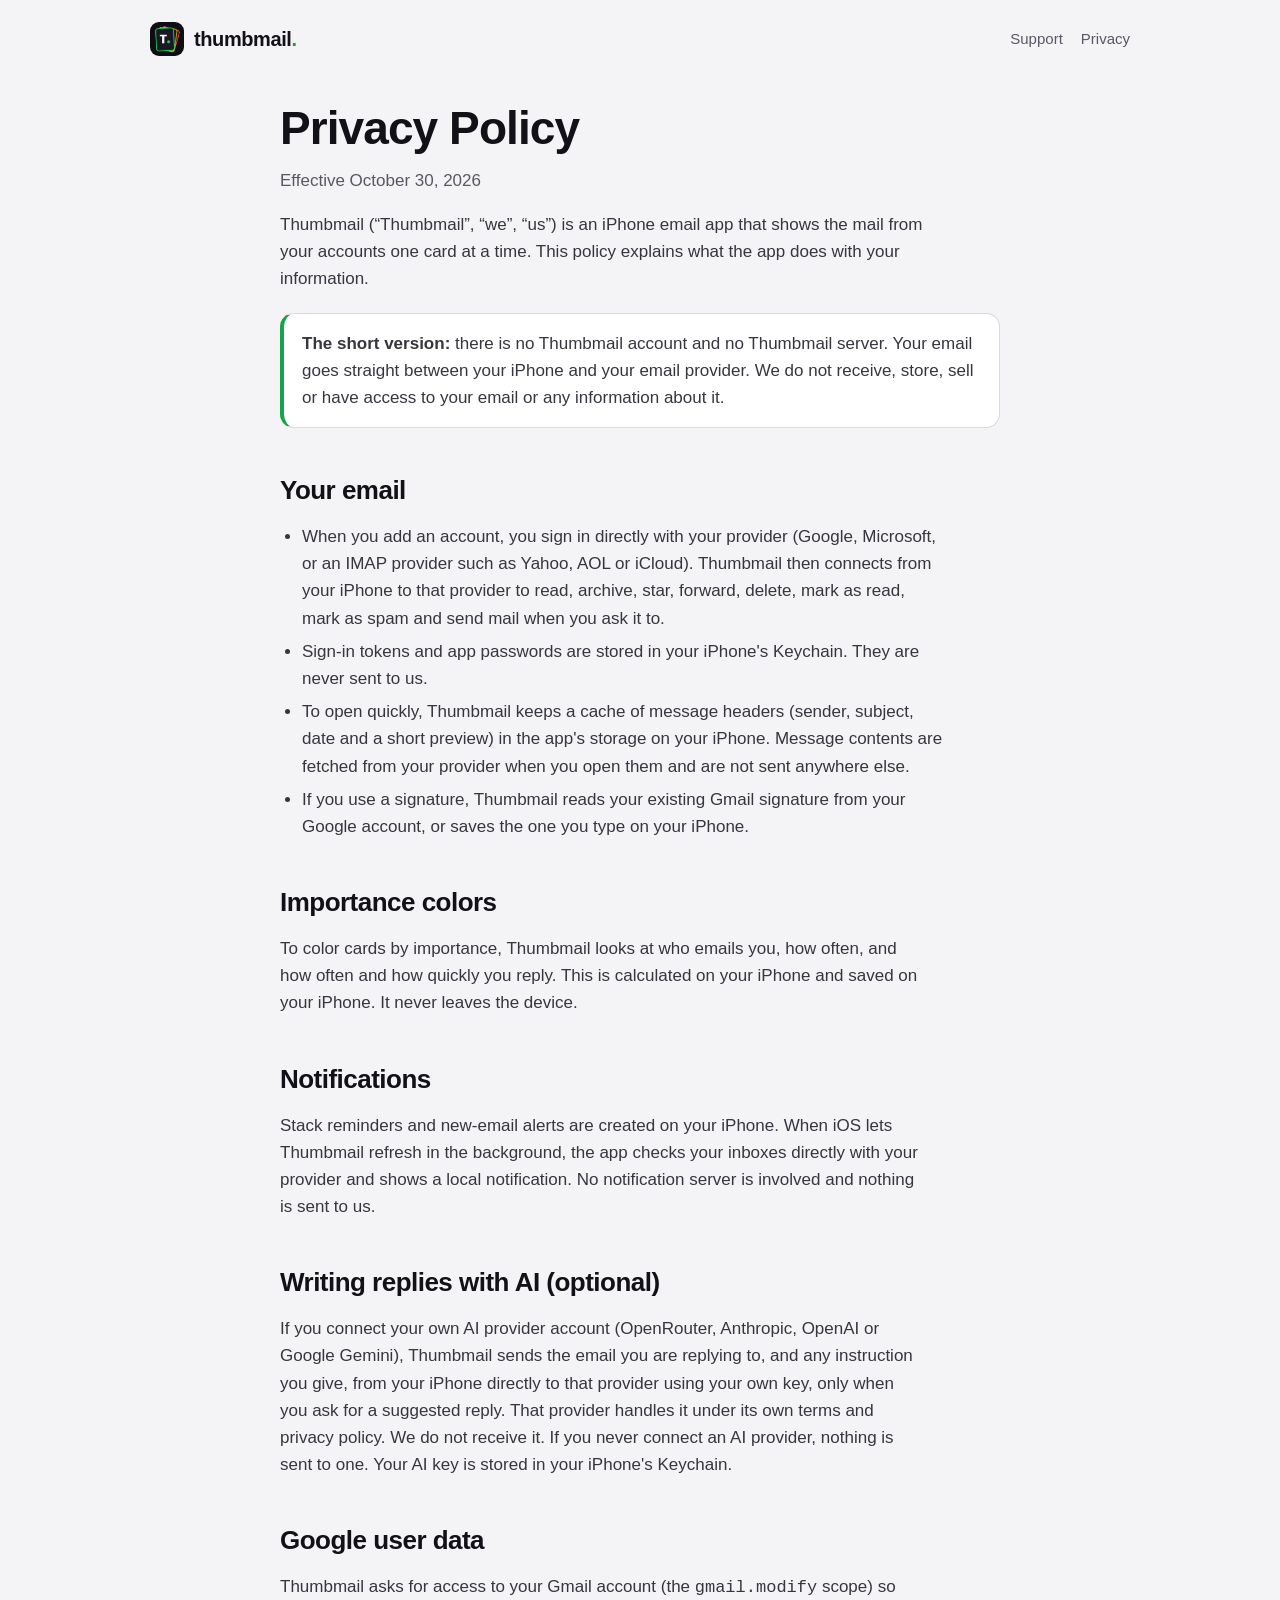
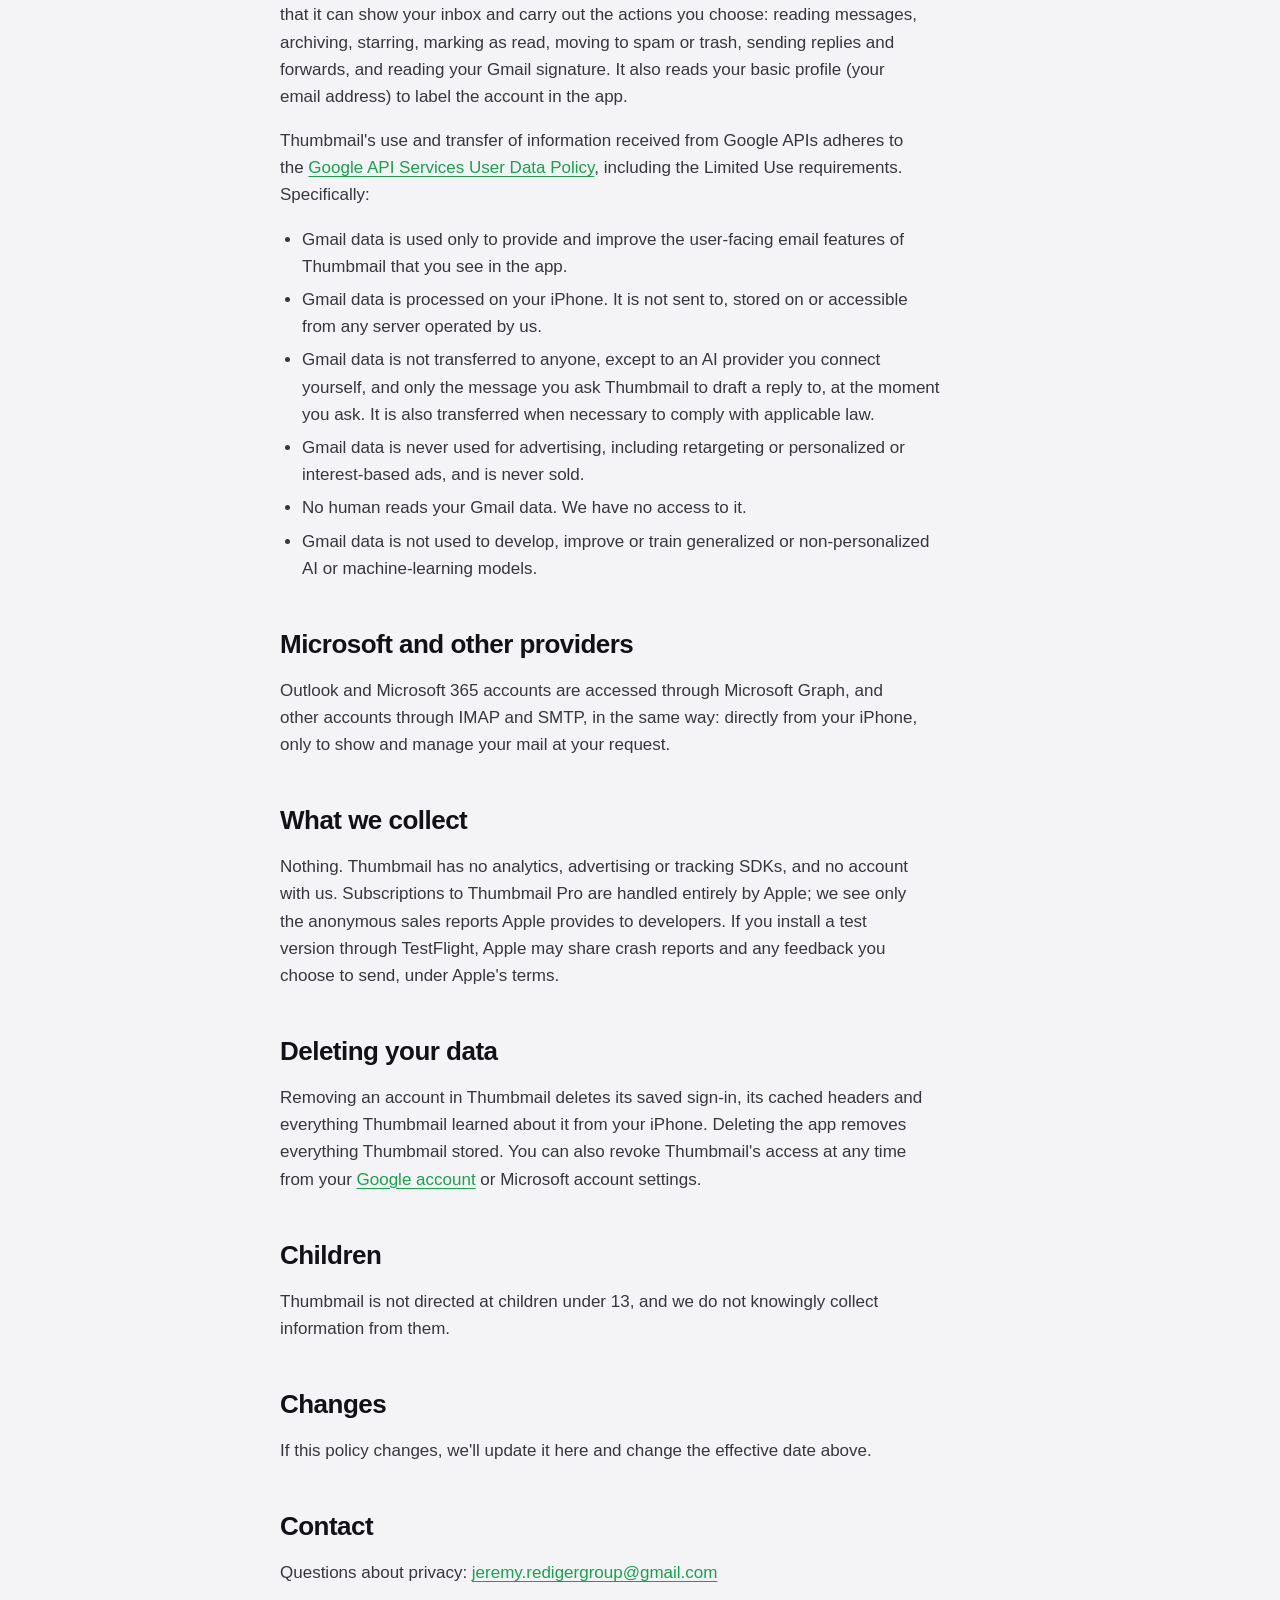
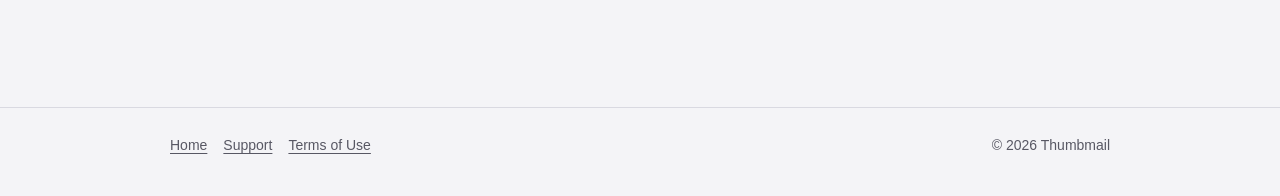
==== privacy.html @ c60aad42 "Thumbmail website Co-Authored-By: Claude Opus 5.5 <noreply@anthropic.com>  Claude-Session: https://c" ====
<!doctype html>
<html lang="en">
<head>
<meta charset="utf-8">
<meta name="viewport" content="width=device-width, initial-scale=1">
<title>Thumbmail Privacy Policy</title>
<meta name="description" content="How Thumbmail handles your email and data. There is no Thumbmail server: your mail stays between your iPhone and your email provider.">
<link rel="icon" href="/favicon.png">
<link rel="apple-touch-icon" href="/apple-touch-icon.png">
<link rel="stylesheet" href="/site.css">
</head>
<body>
<header class="wrap nav">
  <a class="brand" href="/"><img src="/icon.png" alt=""><span>thumbmail<span class="dot">.</span></span></a>
  <nav class="nav-links">
    <a href="/support.html">Support</a>
    <a href="/privacy.html">Privacy</a>
  </nav>
</header>

<main class="wrap doc">
  <h1>Privacy Policy</h1>
  <p class="meta">Effective October 30, 2026</p>

  <p>Thumbmail (“Thumbmail”, “we”, “us”) is an iPhone email app that shows the mail from your accounts one card at a time. This policy explains what the app does with your information.</p>

  <div class="callout"><strong>The short version:</strong> there is no Thumbmail account and no Thumbmail server. Your email goes straight between your iPhone and your email provider. We do not receive, store, sell or have access to your email or any information about it.</div>

  <h2>Your email</h2>
  <ul>
    <li>When you add an account, you sign in directly with your provider (Google, Microsoft, or an IMAP provider such as Yahoo, AOL or iCloud). Thumbmail then connects from your iPhone to that provider to read, archive, star, forward, delete, mark as read, mark as spam and send mail when you ask it to.</li>
    <li>Sign-in tokens and app passwords are stored in your iPhone's Keychain. They are never sent to us.</li>
    <li>To open quickly, Thumbmail keeps a cache of message headers (sender, subject, date and a short preview) in the app's storage on your iPhone. Message contents are fetched from your provider when you open them and are not sent anywhere else.</li>
    <li>If you use a signature, Thumbmail reads your existing Gmail signature from your Google account, or saves the one you type on your iPhone.</li>
  </ul>

  <h2>Importance colors</h2>
  <p>To color cards by importance, Thumbmail looks at who emails you, how often, and how often and how quickly you reply. This is calculated on your iPhone and saved on your iPhone. It never leaves the device.</p>

  <h2>Notifications</h2>
  <p>Stack reminders and new-email alerts are created on your iPhone. When iOS lets Thumbmail refresh in the background, the app checks your inboxes directly with your provider and shows a local notification. No notification server is involved and nothing is sent to us.</p>

  <h2>Writing replies with AI (optional)</h2>
  <p>If you connect your own AI provider account (OpenRouter, Anthropic, OpenAI or Google Gemini), Thumbmail sends the email you are replying to, and any instruction you give, from your iPhone directly to that provider using your own key, only when you ask for a suggested reply. That provider handles it under its own terms and privacy policy. We do not receive it. If you never connect an AI provider, nothing is sent to one. Your AI key is stored in your iPhone's Keychain.</p>

  <h2 id="google">Google user data</h2>
  <p>Thumbmail asks for access to your Gmail account (the <code>gmail.modify</code> scope) so that it can show your inbox and carry out the actions you choose: reading messages, archiving, starring, marking as read, moving to spam or trash, sending replies and forwards, and reading your Gmail signature. It also reads your basic profile (your email address) to label the account in the app.</p>
  <p>Thumbmail's use and transfer of information received from Google APIs adheres to the <a href="https://developers.google.com/terms/api-services-user-data-policy">Google API Services User Data Policy</a>, including the Limited Use requirements. Specifically:</p>
  <ul>
    <li>Gmail data is used only to provide and improve the user-facing email features of Thumbmail that you see in the app.</li>
    <li>Gmail data is processed on your iPhone. It is not sent to, stored on or accessible from any server operated by us.</li>
    <li>Gmail data is not transferred to anyone, except to an AI provider you connect yourself, and only the message you ask Thumbmail to draft a reply to, at the moment you ask. It is also transferred when necessary to comply with applicable law.</li>
    <li>Gmail data is never used for advertising, including retargeting or personalized or interest-based ads, and is never sold.</li>
    <li>No human reads your Gmail data. We have no access to it.</li>
    <li>Gmail data is not used to develop, improve or train generalized or non-personalized AI or machine-learning models.</li>
  </ul>

  <h2>Microsoft and other providers</h2>
  <p>Outlook and Microsoft 365 accounts are accessed through Microsoft Graph, and other accounts through IMAP and SMTP, in the same way: directly from your iPhone, only to show and manage your mail at your request.</p>

  <h2>What we collect</h2>
  <p>Nothing. Thumbmail has no analytics, advertising or tracking SDKs, and no account with us. Subscriptions to Thumbmail Pro are handled entirely by Apple; we see only the anonymous sales reports Apple provides to developers. If you install a test version through TestFlight, Apple may share crash reports and any feedback you choose to send, under Apple's terms.</p>

  <h2>Deleting your data</h2>
  <p>Removing an account in Thumbmail deletes its saved sign-in, its cached headers and everything Thumbmail learned about it from your iPhone. Deleting the app removes everything Thumbmail stored. You can also revoke Thumbmail's access at any time from your <a href="https://myaccount.google.com/permissions">Google account</a> or Microsoft account settings.</p>

  <h2>Children</h2>
  <p>Thumbmail is not directed at children under 13, and we do not knowingly collect information from them.</p>

  <h2>Changes</h2>
  <p>If this policy changes, we'll update it here and change the effective date above.</p>

  <h2>Contact</h2>
  <p>Questions about privacy: <a href="mailto:jeremy.redigergroup@gmail.com">jeremy.redigergroup@gmail.com</a></p>
</main>

<footer>
  <div class="wrap">
    <div><a href="/">Home</a><a href="/support.html">Support</a><a href="https://www.apple.com/legal/internet-services/itunes/dev/stdeula/">Terms of Use</a></div>
    <div>© 2026 Thumbmail</div>
  </div>
</footer>
</body>
</html>
---- site.css ----
:root {
  --bg: #F4F4F7;
  --surface: #FFFFFF;
  --raised: #E9E9EF;
  --line: #D9D9E1;
  --text: #111117;
  --body: #36363F;
  --muted: #585864;
  --green: #16A34A;
  --green-ink: #06210F;
  --blue: #2563EB;
  --amber: #D97706;
  --red: #DC2626;
  --cyan: #0891B2;
  --grey: #6B7280;
}
@media (prefers-color-scheme: dark) {
  :root {
    --bg: #0D0D12;
    --surface: #16161E;
    --raised: #20202A;
    --line: #2A2A35;
    --text: #F5F5F7;
    --body: #C9C9D3;
    --muted: #A1A1AD;
    --green: #22C55E;
    --blue: #60A5FA;
    --amber: #F59E0B;
    --red: #EF4444;
    --cyan: #22D3EE;
    --grey: #9CA3AF;
  }
}
* { box-sizing: border-box; }
html { -webkit-text-size-adjust: 100%; }
body {
  margin: 0;
  background: var(--bg);
  color: var(--body);
  font: 17px/1.6 -apple-system, BlinkMacSystemFont, "SF Pro Text", "Segoe UI", Roboto, Helvetica, Arial, sans-serif;
}
a { color: var(--green); text-decoration-thickness: 1px; text-underline-offset: 3px; }
h1, h2, h3 { color: var(--text); line-height: 1.15; letter-spacing: -0.02em; }
h1 { font-size: clamp(40px, 8vw, 64px); margin: 0 0 12px; font-weight: 800; }
h2 { font-size: 26px; margin: 48px 0 12px; }
h3 { font-size: 18px; margin: 28px 0 6px; }
p, li { max-width: 68ch; }

.wrap { max-width: 980px; margin: 0 auto; padding: 0 20px; }
.nav { display: flex; align-items: center; justify-content: space-between; gap: 16px; padding: 22px 0; }
.brand { display: flex; align-items: center; gap: 10px; color: var(--text); text-decoration: none; font-weight: 800; font-size: 20px; letter-spacing: -0.02em; }
.brand img { width: 34px; height: 34px; border-radius: 9px; }
.brand .dot, .wordmark .dot { color: var(--green); }
.nav-links { display: flex; gap: 18px; font-size: 15px; }
.nav-links a { color: var(--muted); text-decoration: none; }
.nav-links a:hover { color: var(--text); }

.hero { display: grid; grid-template-columns: 1.1fr 0.9fr; gap: 40px; align-items: center; padding: 40px 0 24px; }
.hero .lede { font-size: 21px; color: var(--muted); margin: 0 0 28px; }
.wordmark { font-weight: 800; }
.cta { display: flex; flex-wrap: wrap; gap: 12px; align-items: center; }
.button { display: inline-block; background: var(--green); color: var(--green-ink); font-weight: 700; text-decoration: none; padding: 14px 22px; border-radius: 999px; }
.button.secondary { background: var(--raised); color: var(--text); }
.note { font-size: 14px; color: var(--muted); }

/* A little stack of cards, like the app */
.stack { position: relative; height: 360px; max-width: 320px; margin: 0 auto; width: 100%; }
.card { position: absolute; left: 0; right: 0; background: var(--surface); border: 1px solid var(--line); border-radius: 22px; padding: 20px 22px; box-shadow: 0 18px 40px rgba(0,0,0,0.12); }
.card .from { color: var(--text); font-weight: 700; }
.card .subject { color: var(--body); font-size: 15px; margin-top: 4px; }
.card .bar { height: 6px; border-radius: 3px; margin-bottom: 14px; width: 54px; }
.card.c3 { top: 0; transform: scale(0.88); opacity: 0.55; }
.card.c2 { top: 26px; transform: scale(0.94); opacity: 0.8; }
.card.c1 { top: 56px; transform: rotate(-4deg); }
.card .lines span { display: block; height: 9px; border-radius: 5px; background: var(--raised); margin-top: 10px; }
.card .lines span:nth-child(2) { width: 82%; }
.card .lines span:nth-child(3) { width: 64%; }

.grid { display: grid; grid-template-columns: repeat(auto-fit, minmax(210px, 1fr)); gap: 14px; margin-top: 20px; }
.tile { background: var(--surface); border: 1px solid var(--line); border-radius: 18px; padding: 18px; }
.tile b { display: block; color: var(--text); margin-bottom: 4px; }
.tile p { margin: 0; font-size: 15px; color: var(--muted); }
.chip { display: inline-block; width: 12px; height: 12px; border-radius: 50%; margin-right: 8px; vertical-align: -1px; }

.panel { background: var(--surface); border: 1px solid var(--line); border-radius: 22px; padding: 24px; margin-top: 20px; }

.doc { max-width: 760px; padding-bottom: 40px; }
.doc h1 { font-size: clamp(34px, 6vw, 46px); margin-top: 24px; }
.doc .meta { color: var(--muted); margin-top: 0; }
.doc ul { padding-left: 22px; }
.doc li { margin: 6px 0; }
.callout { background: var(--surface); border: 1px solid var(--line); border-left: 4px solid var(--green); border-radius: 14px; padding: 16px 18px; margin: 20px 0; }

footer { border-top: 1px solid var(--line); margin-top: 64px; padding: 26px 0 40px; font-size: 14px; color: var(--muted); }
footer .wrap { display: flex; flex-wrap: wrap; justify-content: space-between; gap: 12px; }
footer a { color: var(--muted); margin-right: 16px; }

@media (max-width: 760px) {
  .hero { grid-template-columns: 1fr; padding-top: 16px; }
  .stack { height: 300px; }
  .nav-links { gap: 14px; }
}
.card.c2 .from, .card.c2 .subject, .card.c3 .from, .card.c3 .subject { visibility: hidden; }
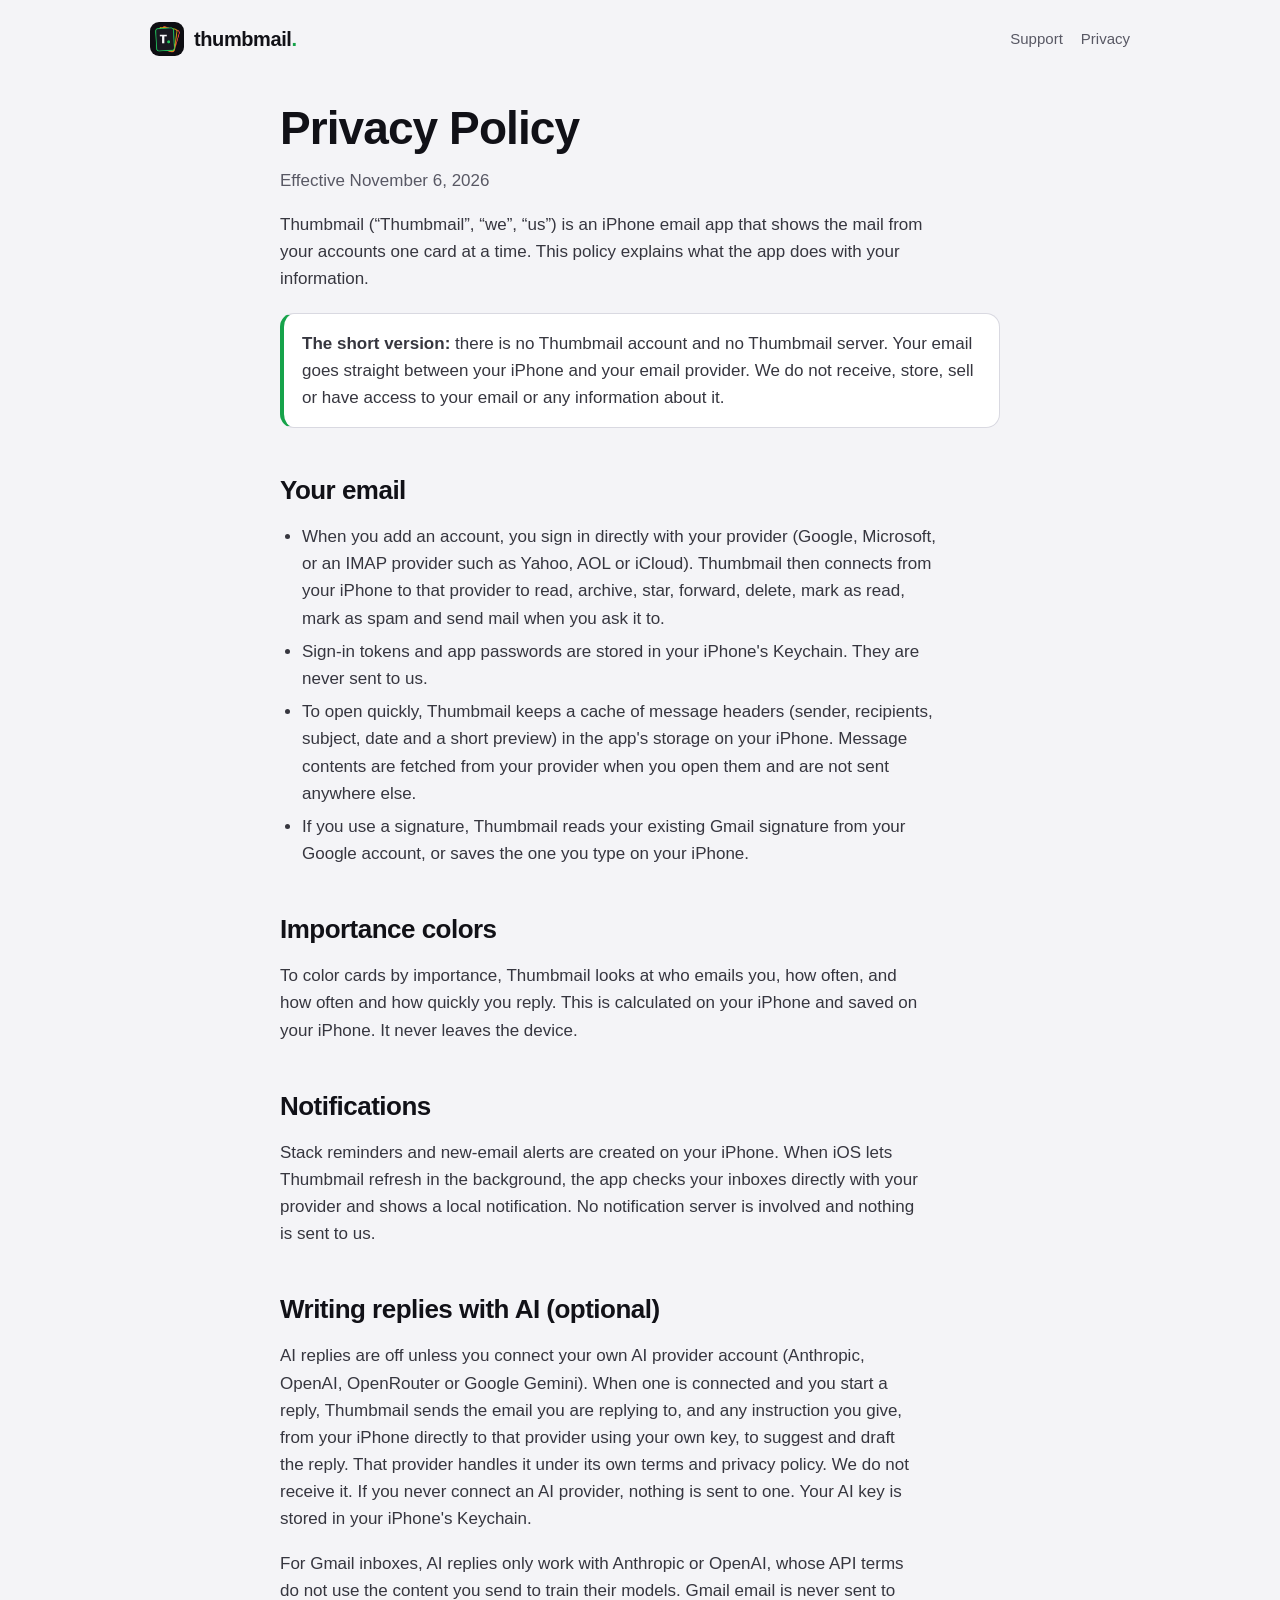
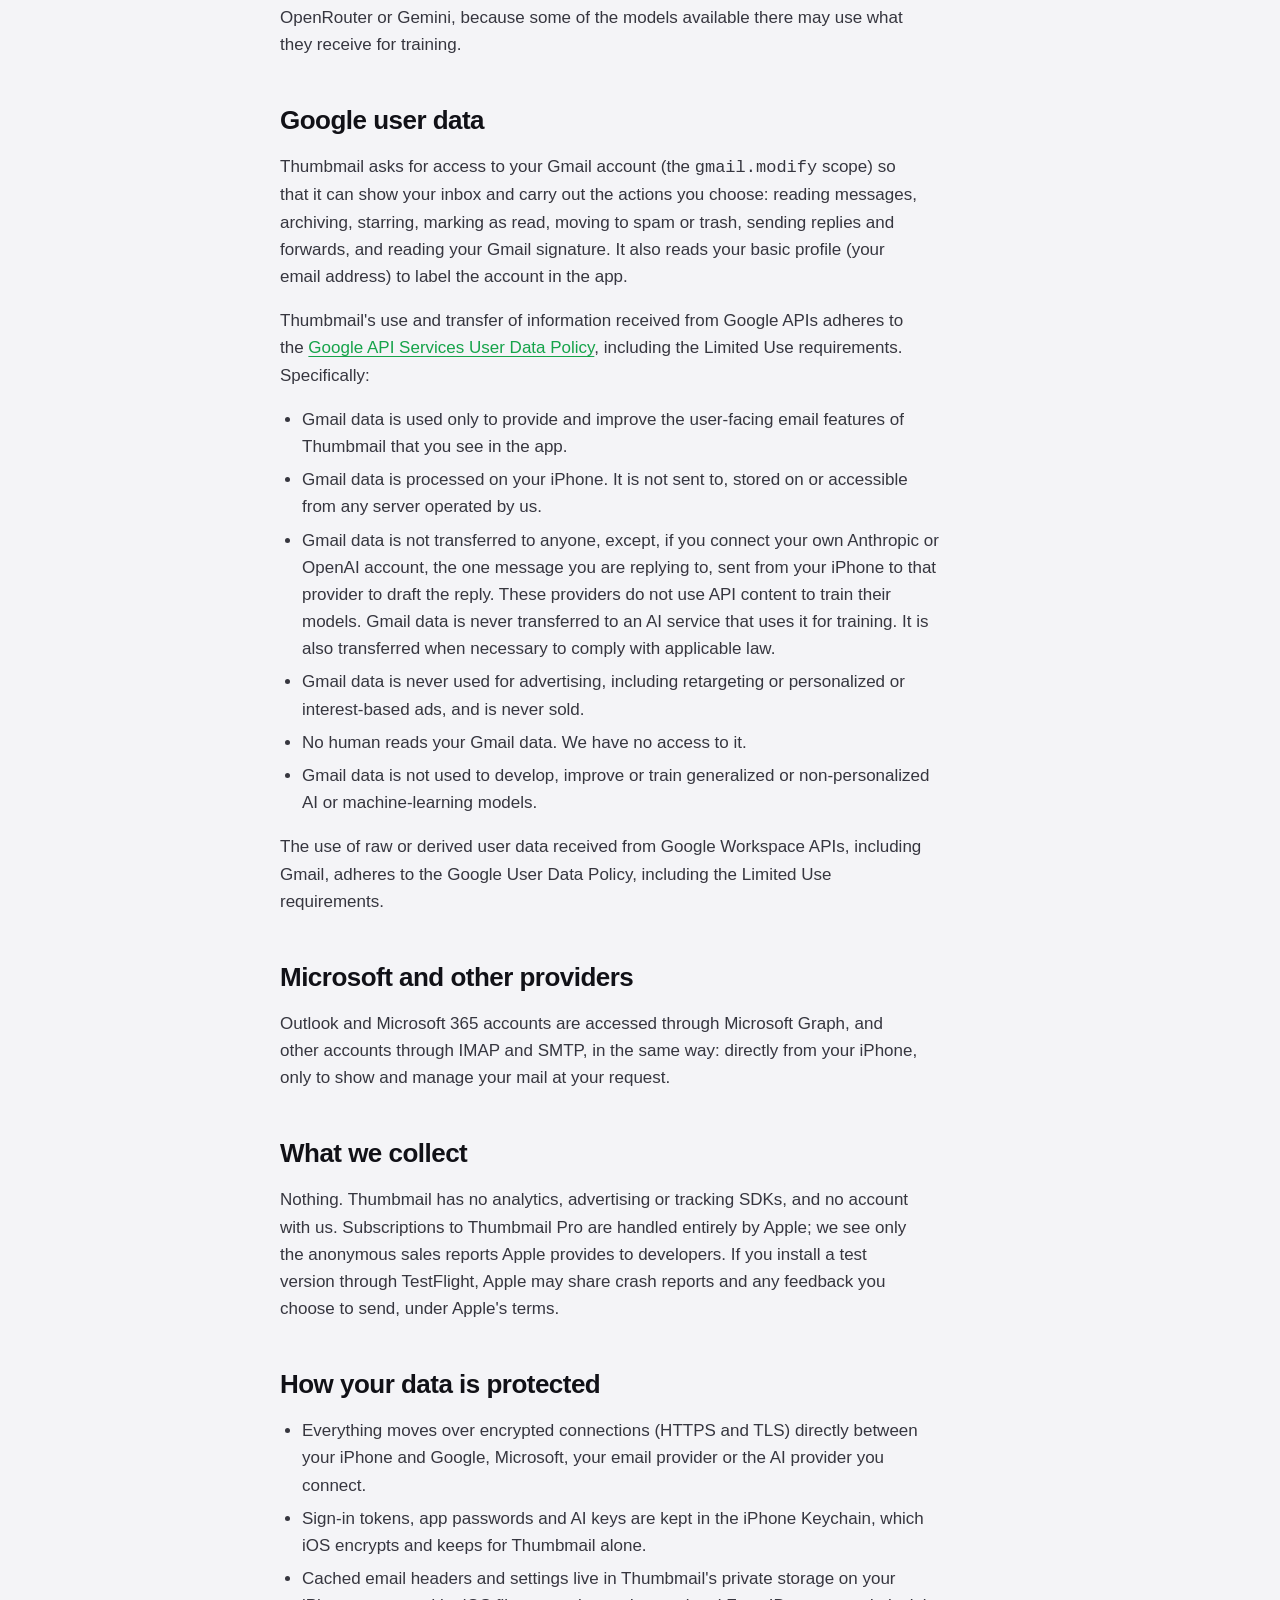
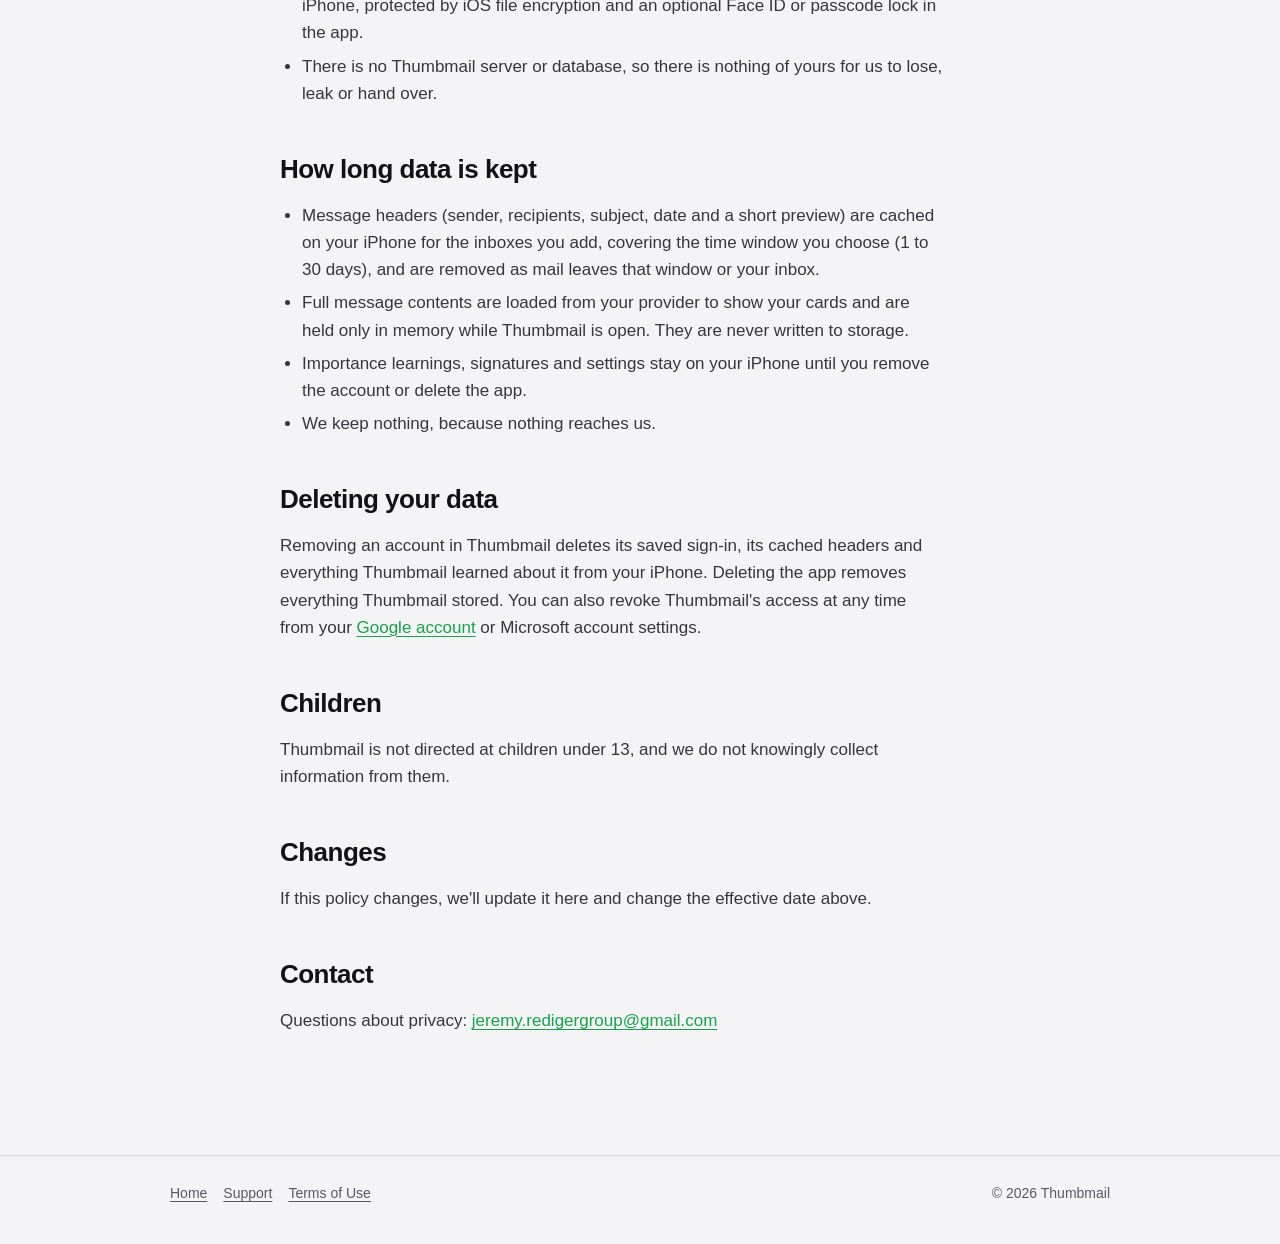
==== commit b2952bd5: "Privacy: data protection, retention, AI and Limited Use details Co-Authored-By: Claude Opus 5.5 <nor" ====
--- a/privacy.html
+++ b/privacy.html
@@ -20,7 +20,7 @@
 
 <main class="wrap doc">
   <h1>Privacy Policy</h1>
-  <p class="meta">Effective October 30, 2026</p>
+  <p class="meta">Effective November 6, 2026</p>
 
   <p>Thumbmail (“Thumbmail”, “we”, “us”) is an iPhone email app that shows the mail from your accounts one card at a time. This policy explains what the app does with your information.</p>
 
@@ -30,7 +30,7 @@
   <ul>
     <li>When you add an account, you sign in directly with your provider (Google, Microsoft, or an IMAP provider such as Yahoo, AOL or iCloud). Thumbmail then connects from your iPhone to that provider to read, archive, star, forward, delete, mark as read, mark as spam and send mail when you ask it to.</li>
     <li>Sign-in tokens and app passwords are stored in your iPhone's Keychain. They are never sent to us.</li>
-    <li>To open quickly, Thumbmail keeps a cache of message headers (sender, subject, date and a short preview) in the app's storage on your iPhone. Message contents are fetched from your provider when you open them and are not sent anywhere else.</li>
+    <li>To open quickly, Thumbmail keeps a cache of message headers (sender, recipients, subject, date and a short preview) in the app's storage on your iPhone. Message contents are fetched from your provider when you open them and are not sent anywhere else.</li>
     <li>If you use a signature, Thumbmail reads your existing Gmail signature from your Google account, or saves the one you type on your iPhone.</li>
   </ul>
 
@@ -41,7 +41,8 @@
   <p>Stack reminders and new-email alerts are created on your iPhone. When iOS lets Thumbmail refresh in the background, the app checks your inboxes directly with your provider and shows a local notification. No notification server is involved and nothing is sent to us.</p>
 
   <h2>Writing replies with AI (optional)</h2>
-  <p>If you connect your own AI provider account (OpenRouter, Anthropic, OpenAI or Google Gemini), Thumbmail sends the email you are replying to, and any instruction you give, from your iPhone directly to that provider using your own key, only when you ask for a suggested reply. That provider handles it under its own terms and privacy policy. We do not receive it. If you never connect an AI provider, nothing is sent to one. Your AI key is stored in your iPhone's Keychain.</p>
+  <p>AI replies are off unless you connect your own AI provider account (Anthropic, OpenAI, OpenRouter or Google Gemini). When one is connected and you start a reply, Thumbmail sends the email you are replying to, and any instruction you give, from your iPhone directly to that provider using your own key, to suggest and draft the reply. That provider handles it under its own terms and privacy policy. We do not receive it. If you never connect an AI provider, nothing is sent to one. Your AI key is stored in your iPhone's Keychain.</p>
+  <p>For Gmail inboxes, AI replies only work with Anthropic or OpenAI, whose API terms do not use the content you send to train their models. Gmail email is never sent to OpenRouter or Gemini, because some of the models available there may use what they receive for training.</p>
 
   <h2 id="google">Google user data</h2>
   <p>Thumbmail asks for access to your Gmail account (the <code>gmail.modify</code> scope) so that it can show your inbox and carry out the actions you choose: reading messages, archiving, starring, marking as read, moving to spam or trash, sending replies and forwards, and reading your Gmail signature. It also reads your basic profile (your email address) to label the account in the app.</p>
@@ -49,17 +50,34 @@
   <ul>
     <li>Gmail data is used only to provide and improve the user-facing email features of Thumbmail that you see in the app.</li>
     <li>Gmail data is processed on your iPhone. It is not sent to, stored on or accessible from any server operated by us.</li>
-    <li>Gmail data is not transferred to anyone, except to an AI provider you connect yourself, and only the message you ask Thumbmail to draft a reply to, at the moment you ask. It is also transferred when necessary to comply with applicable law.</li>
+    <li>Gmail data is not transferred to anyone, except, if you connect your own Anthropic or OpenAI account, the one message you are replying to, sent from your iPhone to that provider to draft the reply. These providers do not use API content to train their models. Gmail data is never transferred to an AI service that uses it for training. It is also transferred when necessary to comply with applicable law.</li>
     <li>Gmail data is never used for advertising, including retargeting or personalized or interest-based ads, and is never sold.</li>
     <li>No human reads your Gmail data. We have no access to it.</li>
     <li>Gmail data is not used to develop, improve or train generalized or non-personalized AI or machine-learning models.</li>
   </ul>
+  <p>The use of raw or derived user data received from Google Workspace APIs, including Gmail, adheres to the Google User Data Policy, including the Limited Use requirements.</p>
 
   <h2>Microsoft and other providers</h2>
   <p>Outlook and Microsoft 365 accounts are accessed through Microsoft Graph, and other accounts through IMAP and SMTP, in the same way: directly from your iPhone, only to show and manage your mail at your request.</p>
 
   <h2>What we collect</h2>
   <p>Nothing. Thumbmail has no analytics, advertising or tracking SDKs, and no account with us. Subscriptions to Thumbmail Pro are handled entirely by Apple; we see only the anonymous sales reports Apple provides to developers. If you install a test version through TestFlight, Apple may share crash reports and any feedback you choose to send, under Apple's terms.</p>
+
+  <h2>How your data is protected</h2>
+  <ul>
+    <li>Everything moves over encrypted connections (HTTPS and TLS) directly between your iPhone and Google, Microsoft, your email provider or the AI provider you connect.</li>
+    <li>Sign-in tokens, app passwords and AI keys are kept in the iPhone Keychain, which iOS encrypts and keeps for Thumbmail alone.</li>
+    <li>Cached email headers and settings live in Thumbmail's private storage on your iPhone, protected by iOS file encryption and an optional Face ID or passcode lock in the app.</li>
+    <li>There is no Thumbmail server or database, so there is nothing of yours for us to lose, leak or hand over.</li>
+  </ul>
+
+  <h2>How long data is kept</h2>
+  <ul>
+    <li>Message headers (sender, recipients, subject, date and a short preview) are cached on your iPhone for the inboxes you add, covering the time window you choose (1 to 30 days), and are removed as mail leaves that window or your inbox.</li>
+    <li>Full message contents are loaded from your provider to show your cards and are held only in memory while Thumbmail is open. They are never written to storage.</li>
+    <li>Importance learnings, signatures and settings stay on your iPhone until you remove the account or delete the app.</li>
+    <li>We keep nothing, because nothing reaches us.</li>
+  </ul>
 
   <h2>Deleting your data</h2>
   <p>Removing an account in Thumbmail deletes its saved sign-in, its cached headers and everything Thumbmail learned about it from your iPhone. Deleting the app removes everything Thumbmail stored. You can also revoke Thumbmail's access at any time from your <a href="https://myaccount.google.com/permissions">Google account</a> or Microsoft account settings.</p>
